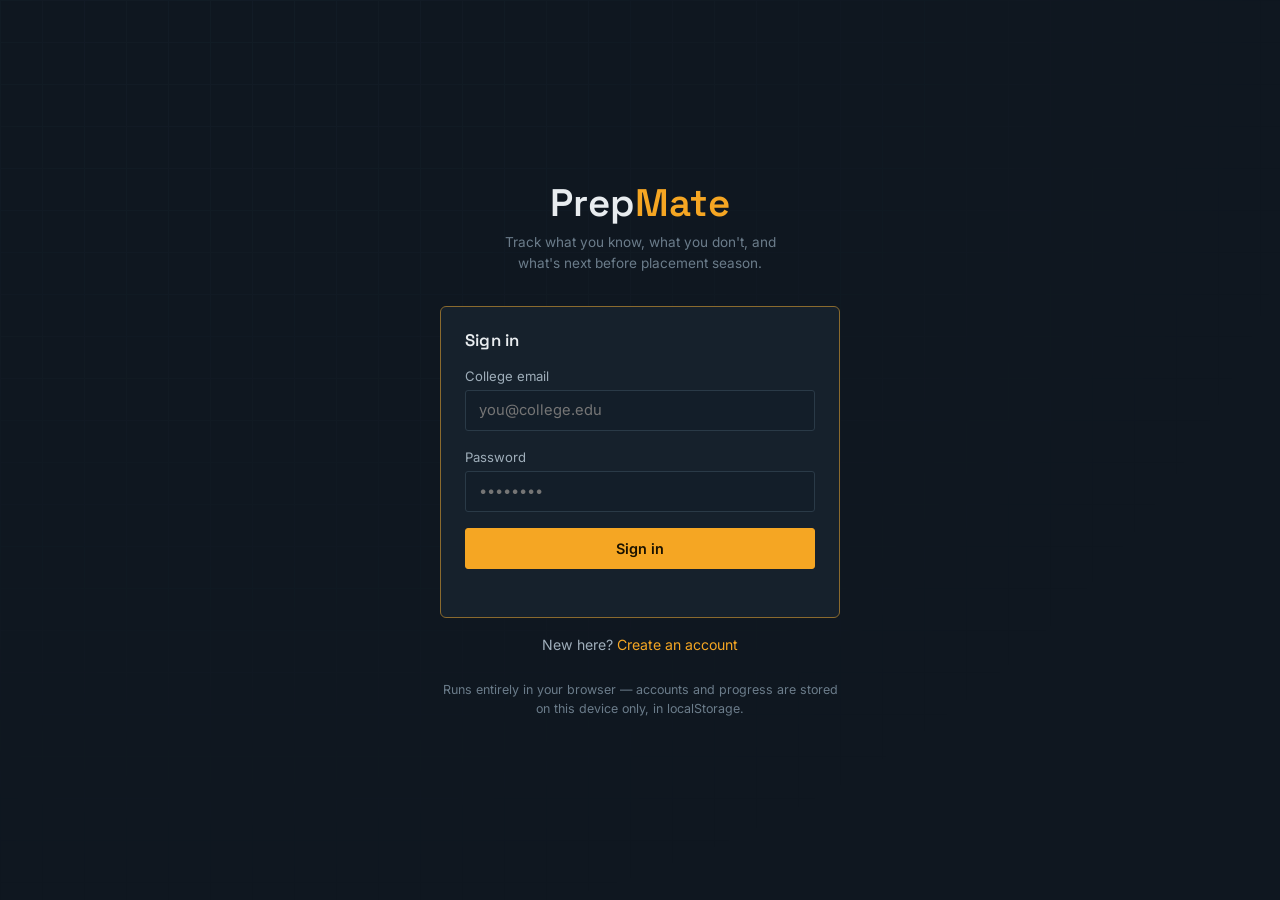
==== dashboard.html @ 017abad9 "Initial PrepMate project" ====
<!doctype html>
<html lang="en">
<head>
<meta charset="UTF-8">
<meta name="viewport" content="width=device-width, initial-scale=1.0">
<title>PrepMate — Dashboard</title>
<link rel="preconnect" href="https://fonts.googleapis.com">
<link href="https://fonts.googleapis.com/css2?family=Space+Grotesk:wght@500;600;700&family=Inter:wght@400;500;600&family=JetBrains+Mono:wght@500;700&display=swap" rel="stylesheet">
<link rel="stylesheet" href="css/base.css">
<style>
  .score-panel{
    display:flex;
    align-items:center;
    gap: var(--s-6);
    flex-wrap:wrap;
  }
  .score-ring{ position:relative; width:130px; height:130px; flex-shrink:0; }
  .score-ring svg{ transform: rotate(-90deg); width:100%; height:100%; }
  .score-ring .num{
    position:absolute; inset:0;
    display:flex; flex-direction:column; align-items:center; justify-content:center;
  }
  .score-ring .num .val{ font-family:var(--f-mono); font-size:2rem; font-weight:700; }
  .score-ring .num .lbl{ font-size:.68rem; color:var(--text-faint); letter-spacing:.03em; }

  .stat-row{ display:flex; gap: var(--s-6); flex-wrap:wrap; }
  .stat{ min-width: 120px; }
  .stat .val{ font-family:var(--f-mono); font-size:1.5rem; font-weight:700; }
  .stat .lbl{ color:var(--text-faint); font-size:.78rem; }

  .module-card h3{ margin-bottom: var(--s-2); }
  .module-card{ display:flex; flex-direction:column; gap: var(--s-3); }
  .module-card .go{ margin-top:auto; }

  .weak-note{ display:flex; align-items:center; gap:var(--s-3); }
</style>
</head>
<body>
  <div class="app-shell">
    <nav class="deck-nav">
      <div class="brand">Prep<span class="dot">Mate</span></div>
      <div class="nav-links">
        <a href="dashboard.html" class="active">Dashboard</a>
        <a href="practice.html">Practice zone</a>
        <a href="interview.html">Mock interview</a>
        <a href="planner.html">Study planner</a>
        <a href="report.html">Progress report</a>
      </div>
      <div class="nav-foot">
        <span id="navUserName">—</span>
        <button class="btn-ghost btn-block" id="logoutBtn">Sign out</button>
      </div>
    </nav>

    <main class="deck-main">
      <header class="deck-header">
        <div>
          <div class="kicker">Mission overview</div>
          <h1 id="greeting">Welcome back</h1>
        </div>
      </header>

      <section class="panel score-panel" style="margin-bottom: var(--s-6);">
        <div class="score-ring">
          <svg viewBox="0 0 120 120">
            <circle cx="60" cy="60" r="52" stroke="var(--line)" stroke-width="10" fill="none"/>
            <circle id="scoreArc" cx="60" cy="60" r="52" stroke="var(--amber)" stroke-width="10" fill="none"
                    stroke-linecap="round" stroke-dasharray="326.7" stroke-dashoffset="326.7"/>
          </svg>
          <div class="num">
            <span class="val" id="scoreVal">0</span>
            <span class="lbl">READINESS</span>
          </div>
        </div>

        <div>
          <span class="tag" id="scoreBand">Not started</span>
          <p style="margin-top:var(--s-3);">Your readiness score blends quiz accuracy, mock-interview confidence, planner progress and your final checklist — 25% each.</p>
          <div class="weak-note" id="weakArea" style="display:none;">
            <span class="tag tag-red">Focus area</span>
            <span id="weakAreaText" style="color:var(--text-dim);font-size:.9rem;"></span>
          </div>
        </div>
      </section>

      <div class="stat-row panel" style="margin-bottom: var(--s-6);">
        <div class="stat"><div class="val" id="statQuizzes">0</div><div class="lbl">Quizzes attempted</div></div>
        <div class="stat"><div class="val" id="statInterview">0</div><div class="lbl">Interview questions rehearsed</div></div>
        <div class="stat"><div class="val" id="statPlanner">0%</div><div class="lbl">Planner complete</div></div>
        <div class="stat"><div class="val" id="statChecklist">0%</div><div class="lbl">Checklist complete</div></div>
        <div class="stat"><div class="val" id="statDays">—</div><div class="lbl">Days to target date</div></div>
      </div>

      <div class="grid grid-3">
        <div class="panel module-card">
          <span class="tag tag-amber">Practice</span>
          <h3>Practice zone</h3>
          <p>Timed quizzes across aptitude, core CS, coding logic and verbal ability. Every attempt is saved to your history.</p>
          <a class="btn btn-primary go" href="practice.html">Start a quiz</a>
        </div>
        <div class="panel module-card">
          <span class="tag tag-amber">Interview</span>
          <h3>Mock interview</h3>
          <p>Flip through real HR and technical questions, answer out loud, then rate your own confidence honestly.</p>
          <a class="btn btn-primary go" href="interview.html">Rehearse questions</a>
        </div>
        <div class="panel module-card">
          <span class="tag tag-amber">Plan</span>
          <h3>Study planner</h3>
          <p>A five-track roadmap covering aptitude, CS core, DSA, interview readiness and your resume — set a target date.</p>
          <a class="btn btn-primary go" href="planner.html">Open planner</a>
        </div>
      </div>
    </main>
  </div>

  <script src="js/store.js"></script>
  <script src="js/content.js"></script>
  <script src="js/readiness.js"></script>
  <script>
    Store.requireAuth();
    const user = Store.currentUser();
    const data = Store.getData();

    document.getElementById("navUserName").textContent = user.name;
    document.getElementById("greeting").textContent = "Welcome back, " + user.name.split(" ")[0];

    const score = Readiness.overall(data);
    const band = Readiness.band(score);
    document.getElementById("scoreVal").textContent = score;
    document.getElementById("scoreBand").textContent = band.label;
    document.getElementById("scoreBand").className = "tag " + band.cls;

    const circumference = 2 * Math.PI * 52;
    const arc = document.getElementById("scoreArc");
    arc.setAttribute("stroke-dasharray", circumference.toFixed(1));
    arc.setAttribute("stroke-dashoffset", (circumference * (1 - score/100)).toFixed(1));

    document.getElementById("statQuizzes").textContent = data.quizAttempts.length;
    document.getElementById("statInterview").textContent = Object.keys(data.interviewRatings).length;
    document.getElementById("statPlanner").textContent = Readiness.plannerCompletion(data) + "%";
    document.getElementById("statChecklist").textContent = Readiness.checklistCompletion(data) + "%";

    if(data.targetDate){
      const days = Math.ceil((new Date(data.targetDate) - new Date()) / 86400000);
      document.getElementById("statDays").textContent = days >= 0 ? days : "past";
    }

    const weak = Readiness.weakestArea(data);
    if(weak){
      document.getElementById("weakArea").style.display = "flex";
      document.getElementById("weakAreaText").textContent = weak.key + " is your lowest-scoring category (" + weak.val + "%). Consider practicing it next.";
    }

    document.getElementById("logoutBtn").addEventListener("click", ()=>{
      Store.logout();
      window.location.href = "index.html";
    });
  </script>
</body>
</html>
---- css/base.css ----
/* ==========================================================================
   PrepMate — design tokens
   Concept: a mission-control deck for placement prep. Dark instrument panel,
   amber signal accent, mono readouts for numbers, condensed display type for
   headings. Not a SaaS card kit — panels vary in shape and weight.
   ========================================================================== */

:root{
  /* color */
  --ink:        #0F1720;
  --ink-2:      #131E29;
  --panel:      #16212C;
  --panel-2:    #1C2934;
  --line:       #2A3A47;
  --line-soft:  #21303C;
  --text:       #E8ECEF;
  --text-dim:   #9FAEBA;
  --text-faint: #6B7C8A;
  --amber:      #F5A623;
  --amber-dim:  #8A6A2E;
  --green:      #3ED598;
  --green-dim:  #1F6E4F;
  --red:        #FF6B6B;
  --red-dim:    #7A3636;
  --blue:       #5AA9E6;

  /* type */
  --f-display: "Space Grotesk", "Arial Narrow", sans-serif;
  --f-body:    "Inter", -apple-system, BlinkMacSystemFont, sans-serif;
  --f-mono:    "JetBrains Mono", ui-monospace, SFMono-Regular, monospace;

  /* scale */
  --s-1: .25rem;
  --s-2: .5rem;
  --s-3: .75rem;
  --s-4: 1rem;
  --s-5: 1.5rem;
  --s-6: 2rem;
  --s-7: 3rem;
  --s-8: 4.5rem;

  --radius: 3px;
  --radius-lg: 6px;
}

*{ box-sizing: border-box; }
html{ scroll-behavior: smooth; }

body{
  margin: 0;
  background: var(--ink);
  color: var(--text);
  font-family: var(--f-body);
  font-size: 15px;
  line-height: 1.55;
  -webkit-font-smoothing: antialiased;
}

/* faint instrument grid behind everything */
body::before{
  content: "";
  position: fixed;
  inset: 0;
  z-index: 0;
  pointer-events: none;
  background-image:
    linear-gradient(var(--line-soft) 1px, transparent 1px),
    linear-gradient(90deg, var(--line-soft) 1px, transparent 1px);
  background-size: 42px 42px;
  opacity: .22;
  mask-image: radial-gradient(ellipse at 20% 0%, black, transparent 75%);
}

h1,h2,h3,h4{
  font-family: var(--f-display);
  font-weight: 600;
  line-height: 1.1;
  margin: 0 0 var(--s-3);
  letter-spacing: .2px;
}
h1{ font-size: clamp(1.8rem, 3vw, 2.6rem); }
h2{ font-size: 1.4rem; }
h3{ font-size: 1.05rem; }

p{ margin: 0 0 var(--s-3); color: var(--text-dim); max-width: 62ch; }
a{ color: var(--amber); text-decoration: none; }
a:hover{ text-decoration: underline; }

.mono{ font-family: var(--f-mono); }

/* readout: a big number with a caption under it */
.readout{
  font-family: var(--f-mono);
  font-weight: 700;
  color: var(--text);
  font-variant-numeric: tabular-nums;
}

/* ---------- layout shells ---------- */
.gate{
  position: relative;
  z-index: 1;
  min-height: 100vh;
  display: grid;
  place-items: center;
  padding: var(--s-6) var(--s-4);
}

.app-shell{
  position: relative;
  z-index: 1;
  min-height: 100vh;
  display: grid;
  grid-template-columns: 220px 1fr;
}

@media (max-width: 820px){
  .app-shell{ grid-template-columns: 1fr; }
}

/* ---------- sidebar ---------- */
.deck-nav{
  border-right: 1px solid var(--line);
  background: var(--ink-2);
  padding: var(--s-5) var(--s-4);
  display: flex;
  flex-direction: column;
  gap: var(--s-6);
}
@media (max-width: 820px){
  .deck-nav{
    border-right: none;
    border-bottom: 1px solid var(--line);
    flex-direction: row;
    align-items: center;
    justify-content: space-between;
    padding: var(--s-3) var(--s-4);
  }
  .deck-nav .nav-links{ display: none; }
}

.brand{
  display: flex;
  align-items: baseline;
  gap: var(--s-2);
  font-family: var(--f-display);
  font-weight: 700;
  font-size: 1.15rem;
}
.brand .dot{ color: var(--amber); }

.nav-links{ display: flex; flex-direction: column; gap: var(--s-1); }
.nav-links a{
  color: var(--text-dim);
  padding: var(--s-2) var(--s-3);
  border-radius: var(--radius);
  border-left: 2px solid transparent;
  font-size: .92rem;
}
.nav-links a:hover{ color: var(--text); text-decoration: none; background: var(--panel); }
.nav-links a.active{
  color: var(--text);
  border-left-color: var(--amber);
  background: var(--panel);
}

.nav-foot{ margin-top: auto; font-size: .8rem; color: var(--text-faint); }
.nav-foot button{
  width: 100%;
  margin-top: var(--s-3);
}

.deck-main{ padding: var(--s-6) var(--s-6) var(--s-8); position: relative; z-index:1; }
@media (max-width: 820px){ .deck-main{ padding: var(--s-5) var(--s-4) var(--s-7); } }

.deck-header{
  display: flex;
  justify-content: space-between;
  align-items: flex-end;
  gap: var(--s-4);
  margin-bottom: var(--s-6);
  flex-wrap: wrap;
}
.deck-header .kicker{
  color: var(--text-faint);
  font-size: .78rem;
  margin-bottom: var(--s-1);
}

/* ---------- panels (varied, not a uniform card kit) ---------- */
.panel{
  background: var(--panel);
  border: 1px solid var(--line);
  border-radius: var(--radius-lg);
  padding: var(--s-5);
}
.panel-tight{ padding: var(--s-4); }
.panel-amber{ border-color: var(--amber-dim); }

.grid{ display: grid; gap: var(--s-5); }
.grid-3{ grid-template-columns: repeat(3, 1fr); }
.grid-2{ grid-template-columns: repeat(2, 1fr); }
@media (max-width: 900px){ .grid-3{ grid-template-columns: 1fr 1fr; } }
@media (max-width: 620px){ .grid-3, .grid-2{ grid-template-columns: 1fr; } }

/* ---------- forms ---------- */
label{ display:block; font-size:.82rem; color: var(--text-dim); margin-bottom: var(--s-1); }
input, select, textarea{
  width: 100%;
  background: var(--ink-2);
  border: 1px solid var(--line);
  color: var(--text);
  padding: .65rem .8rem;
  border-radius: var(--radius);
  font-family: var(--f-body);
  font-size: .92rem;
}
input:focus, select:focus, textarea:focus, button:focus-visible, a:focus-visible{
  outline: 2px solid var(--amber);
  outline-offset: 1px;
}
.field{ margin-bottom: var(--s-4); }
.field-row{ display: flex; gap: var(--s-3); }
.field-row > *{ flex: 1; }

button, .btn{
  font-family: var(--f-body);
  font-weight: 600;
  font-size: .9rem;
  padding: .68rem 1.1rem;
  border-radius: var(--radius);
  border: 1px solid var(--line);
  background: var(--panel-2);
  color: var(--text);
  cursor: pointer;
  transition: transform .08s ease, border-color .15s ease;
}
button:hover, .btn:hover{ border-color: var(--text-faint); }
button:active{ transform: translateY(1px); }

.btn-primary{
  background: var(--amber);
  border-color: var(--amber);
  color: #1A1200;
}
.btn-primary:hover{ background: #ffb339; border-color: #ffb339; }

.btn-ghost{ background: transparent; }
.btn-block{ width: 100%; }
.btn-danger{ border-color: var(--red-dim); color: var(--red); background: transparent; }

.error-msg{
  color: var(--red);
  font-size: .85rem;
  margin: var(--s-2) 0 0;
  min-height: 1.2em;
}
.hint{ color: var(--text-faint); font-size: .8rem; }

/* ---------- misc components ---------- */
.tag{
  display:inline-block;
  font-family: var(--f-mono);
  font-size: .72rem;
  padding: .2rem .5rem;
  border-radius: var(--radius);
  border: 1px solid var(--line);
  color: var(--text-dim);
}
.tag-green{ color: var(--green); border-color: var(--green-dim); }
.tag-amber{ color: var(--amber); border-color: var(--amber-dim); }
.tag-red{ color: var(--red); border-color: var(--red-dim); }

.bar{
  height: 8px;
  background: var(--ink-2);
  border-radius: 4px;
  overflow: hidden;
  border: 1px solid var(--line-soft);
}
.bar > span{ display:block; height:100%; background: var(--amber); }

hr{ border: none; border-top: 1px solid var(--line); margin: var(--s-5) 0; }

.empty{
  text-align:center;
  padding: var(--s-7) var(--s-4);
  color: var(--text-faint);
  border: 1px dashed var(--line);
  border-radius: var(--radius-lg);
}

.list-clean{ list-style:none; margin:0; padding:0; }
.list-clean li{ padding: var(--s-3) 0; border-bottom: 1px solid var(--line-soft); }
.list-clean li:last-child{ border-bottom:none; }

.check-row{ display:flex; align-items:flex-start; gap: var(--s-3); padding: var(--s-3) 0; border-bottom: 1px solid var(--line-soft); }
.check-row:last-child{ border-bottom: none; }
.check-row input[type=checkbox]{ width: 18px; height: 18px; margin-top: 2px; accent-color: var(--amber); }
.check-row.done label{ color: var(--text-faint); text-decoration: line-through; }

::-webkit-scrollbar{ width: 10px; height: 10px; }
::-webkit-scrollbar-thumb{ background: var(--line); border-radius: 6px; }
::-webkit-scrollbar-track{ background: var(--ink-2); }

.toast{
  position: fixed;
  bottom: var(--s-5);
  right: var(--s-5);
  background: var(--panel-2);
  border: 1px solid var(--amber-dim);
  color: var(--text);
  padding: var(--s-3) var(--s-4);
  border-radius: var(--radius);
  font-size: .88rem;
  z-index: 50;
  box-shadow: 0 8px 24px rgba(0,0,0,.4);
}
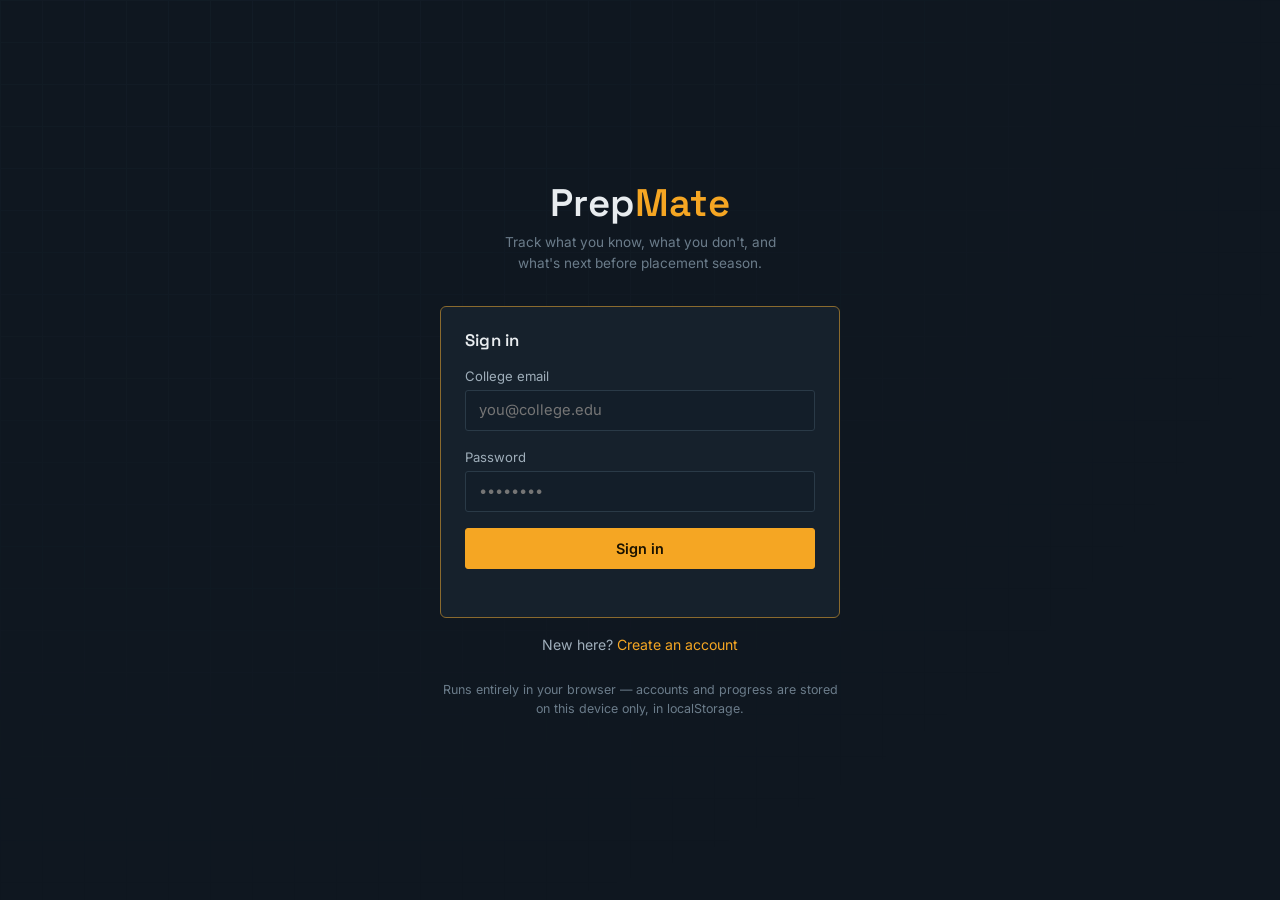
==== commit 2d1fdb68: "Complete PrepMate frontend and career-based practice" ====
--- a/dashboard.html
+++ b/dashboard.html
@@ -1,161 +1,410 @@
-<!doctype html>
+
+<!DOCTYPE html>
 <html lang="en">
 <head>
-<meta charset="UTF-8">
-<meta name="viewport" content="width=device-width, initial-scale=1.0">
-<title>PrepMate — Dashboard</title>
-<link rel="preconnect" href="https://fonts.googleapis.com">
-<link href="https://fonts.googleapis.com/css2?family=Space+Grotesk:wght@500;600;700&family=Inter:wght@400;500;600&family=JetBrains+Mono:wght@500;700&display=swap" rel="stylesheet">
-<link rel="stylesheet" href="css/base.css">
-<style>
-  .score-panel{
-    display:flex;
-    align-items:center;
-    gap: var(--s-6);
-    flex-wrap:wrap;
-  }
-  .score-ring{ position:relative; width:130px; height:130px; flex-shrink:0; }
-  .score-ring svg{ transform: rotate(-90deg); width:100%; height:100%; }
-  .score-ring .num{
-    position:absolute; inset:0;
-    display:flex; flex-direction:column; align-items:center; justify-content:center;
-  }
-  .score-ring .num .val{ font-family:var(--f-mono); font-size:2rem; font-weight:700; }
-  .score-ring .num .lbl{ font-size:.68rem; color:var(--text-faint); letter-spacing:.03em; }
-
-  .stat-row{ display:flex; gap: var(--s-6); flex-wrap:wrap; }
-  .stat{ min-width: 120px; }
-  .stat .val{ font-family:var(--f-mono); font-size:1.5rem; font-weight:700; }
-  .stat .lbl{ color:var(--text-faint); font-size:.78rem; }
-
-  .module-card h3{ margin-bottom: var(--s-2); }
-  .module-card{ display:flex; flex-direction:column; gap: var(--s-3); }
-  .module-card .go{ margin-top:auto; }
-
-  .weak-note{ display:flex; align-items:center; gap:var(--s-3); }
-</style>
+  <meta charset="UTF-8">
+  <meta name="viewport" content="width=device-width, initial-scale=1.0">
+  <title>PrepMate | Dashboard 2.0</title>
+
+  <link rel="preconnect" href="https://fonts.googleapis.com">
+  <link href="https://fonts.googleapis.com/css2?family=Inter:wght@400;500;600;700&family=Space+Grotesk:wght@500;600;700&family=JetBrains+Mono:wght@500;700&display=swap" rel="stylesheet">
+  <link rel="stylesheet" href="css/base.css">
+  <link rel="stylesheet" href="css/dashboard2.css">
 </head>
+
 <body>
-  <div class="app-shell">
-    <nav class="deck-nav">
-      <div class="brand">Prep<span class="dot">Mate</span></div>
-      <div class="nav-links">
-        <a href="dashboard.html" class="active">Dashboard</a>
-        <a href="practice.html">Practice zone</a>
-        <a href="interview.html">Mock interview</a>
-        <a href="planner.html">Study planner</a>
-        <a href="report.html">Progress report</a>
-      </div>
-      <div class="nav-foot">
-        <span id="navUserName">—</span>
-        <button class="btn-ghost btn-block" id="logoutBtn">Sign out</button>
-      </div>
-    </nav>
-
-    <main class="deck-main">
-      <header class="deck-header">
+<div class="app-shell">
+
+  <!-- SIDEBAR -->
+  <nav class="deck-nav" aria-label="Main navigation">
+    <div class="brand">Prep<span class="dot">Mate</span></div>
+
+    <button id="menuBtn"
+            class="mobile-menu"
+            type="button"
+            aria-expanded="false"
+            aria-controls="navLinks">
+      ☰ Menu
+    </button>
+
+    <div class="nav-links" id="navLinks">
+      <a class="active" href="dashboard.html">◈ Dashboard</a>
+      <a href="career.html">◎ Career Path</a>
+      <a href="practice.html">◇ Practice Zone</a>
+      <a href="interview.html">◎ Mock Interview</a>
+      <a href="planner.html">▤ Study Planner</a>
+      <a href="report.html">▥ Progress Report</a>
+
+      <button id="mobileLogoutBtn"
+              class="mobile-logout"
+              type="button">
+        ↪ Sign out
+      </button>
+    </div>
+
+    <div class="nav-foot">
+      <span id="navUserName">Student</span>
+      <button id="logoutBtn"
+              class="btn-ghost btn-block"
+              type="button">
+        Sign out
+      </button>
+    </div>
+  </nav>
+
+  <!-- MAIN DASHBOARD -->
+  <main class="deck-main dashboard-main">
+
+    <!-- WELCOME HEADER -->
+    <header class="deck-header">
+      <div>
+        <div class="kicker">
+          YOUR PLACEMENT COMMAND CENTER
+        </div>
+        <h1 id="greeting">Welcome back</h1>
+        <p>Track your preparation and keep improving.</p>
+      </div>
+
+      <div class="header-actions">
+        <span class="tag" id="todayDate"></span>
+        <a class="btn btn-primary" href="practice.html">
+          Start Practice →
+        </a>
+      </div>
+    </header>
+
+    <!-- SELECTED CAREER -->
+    <section class="panel career-dashboard-card"
+             aria-labelledby="careerCardTitle">
+
+      <div class="career-card-main">
+        <div class="career-card-icon" id="careerIcon">
+          ◎
+        </div>
+
+        <div class="career-card-content">
+          <span class="eyebrow">YOUR CAREER PATH</span>
+
+          <h2 id="careerCardTitle">
+            Choose your career path
+          </h2>
+
+          <p id="careerDescription">
+            Select a career to personalize your
+            placement preparation journey.
+          </p>
+
+          <div class="career-skill-list"
+               id="careerSkillList">
+          </div>
+        </div>
+      </div>
+
+      <div class="career-card-action">
+        <span class="career-status" id="careerStatus">
+          NOT SELECTED
+        </span>
+
+        <a href="career.html"
+           class="btn btn-primary"
+           id="careerAction">
+          Choose Career →
+        </a>
+      </div>
+    </section>
+
+    <!-- READINESS AND RECOMMENDED FOCUS -->
+    <section class="dashboard-hero">
+
+      <div class="panel readiness-card">
+
+        <div class="section-heading">
+          <div>
+            <span class="eyebrow">
+              OVERALL PERFORMANCE
+            </span>
+            <h2>Placement Readiness</h2>
+          </div>
+
+          <span id="scoreBand" class="tag">
+            Not started
+          </span>
+        </div>
+
+        <div class="readiness-content">
+
+          <div class="score-ring"
+               role="img"
+               aria-label="Placement readiness score"
+               id="scoreRing">
+
+            <svg viewBox="0 0 160 160"
+                 aria-hidden="true">
+              <circle class="ring-track"
+                      cx="80" cy="80" r="68"/>
+
+              <circle class="ring-progress"
+                      id="scoreArc"
+                      cx="80" cy="80" r="68"/>
+            </svg>
+
+            <div class="ring-center">
+              <strong id="scoreVal">0</strong>
+              <span>OUT OF 100</span>
+            </div>
+          </div>
+
+          <div class="readiness-info">
+            <h3 id="readinessMessage">
+              Your preparation journey
+            </h3>
+
+            <p>
+              Based on quiz accuracy, interview
+              confidence, planner completion and your
+              placement checklist, each weighted equally.
+            </p>
+
+            <a href="report.html" class="text-link">
+              View detailed report →
+            </a>
+          </div>
+        </div>
+
+        <div class="readiness-breakdown">
+          <div>
+            <span>Quiz</span>
+            <strong id="quizScore">—</strong>
+          </div>
+
+          <div>
+            <span>Interview</span>
+            <strong id="interviewScore">—</strong>
+          </div>
+
+          <div>
+            <span>Planner</span>
+            <strong id="plannerScore">0%</strong>
+          </div>
+
+          <div>
+            <span>Checklist</span>
+            <strong id="checklistScore">0%</strong>
+          </div>
+        </div>
+      </div>
+
+      <div class="panel focus-card">
+        <span class="eyebrow">
+          RECOMMENDED FOCUS
+        </span>
+
+        <h2>Your Next Move</h2>
+
+        <div class="focus-icon">◎</div>
+
+        <h3 id="focusTitle">
+          Start your first quiz
+        </h3>
+
+        <p id="focusDescription">
+          Complete an assessment to identify your
+          strongest and weakest skills.
+        </p>
+
+        <a id="focusAction"
+           href="practice.html"
+           class="btn btn-primary">
+          Practice Now →
+        </a>
+
+        <div class="focus-footer">
+          Based on your recorded quiz performance.
+        </div>
+      </div>
+    </section>
+
+    <!-- STATISTICS -->
+    <section class="stats-grid"
+             aria-label="Preparation statistics">
+
+      <div class="panel stat-card">
+        <span>QUIZZES ATTEMPTED</span>
+        <strong id="statQuizzes">0</strong>
+        <small>Completed assessments</small>
+      </div>
+
+      <div class="panel stat-card">
+        <span>INTERVIEW PRACTICE</span>
+        <strong id="statInterview">0</strong>
+        <small>Questions rehearsed</small>
+      </div>
+
+      <div class="panel stat-card">
+        <span>STUDY PROGRESS</span>
+        <strong id="statPlanner">0%</strong>
+        <small>Planner completion</small>
+      </div>
+
+      <div class="panel stat-card">
+        <span>TARGET DATE</span>
+        <strong id="statDays">—</strong>
+        <small>Days remaining</small>
+      </div>
+    </section>
+
+    <!-- ANALYTICS -->
+    <section class="analytics-grid">
+
+      <div class="panel">
+        <div class="section-heading">
+          <div>
+            <span class="eyebrow">
+              PERFORMANCE ANALYSIS
+            </span>
+            <h2>Skill Overview</h2>
+          </div>
+
+          <a href="practice.html" class="text-link">
+            Practice →
+          </a>
+        </div>
+
+        <div id="skillBars" class="skill-list"></div>
+      </div>
+
+      <div class="panel">
+        <div class="section-heading">
+          <div>
+            <span class="eyebrow">
+              RECENT ASSESSMENTS
+            </span>
+            <h2>Quiz Performance</h2>
+          </div>
+        </div>
+
+        <div id="chartContainer"
+             class="chart-container">
+          <svg id="performanceChart"
+               viewBox="0 0 500 250"
+               role="img"
+               aria-label="Recent quiz scores">
+          </svg>
+        </div>
+
+        <p id="chartEmpty" class="hint" hidden>
+          Complete a quiz to see your performance history.
+        </p>
+      </div>
+    </section>
+
+    <!-- STUDY PLAN -->
+    <section class="panel study-section">
+      <div class="section-heading">
         <div>
-          <div class="kicker">Mission overview</div>
-          <h1 id="greeting">Welcome back</h1>
-        </div>
-      </header>
-
-      <section class="panel score-panel" style="margin-bottom: var(--s-6);">
-        <div class="score-ring">
-          <svg viewBox="0 0 120 120">
-            <circle cx="60" cy="60" r="52" stroke="var(--line)" stroke-width="10" fill="none"/>
-            <circle id="scoreArc" cx="60" cy="60" r="52" stroke="var(--amber)" stroke-width="10" fill="none"
-                    stroke-linecap="round" stroke-dasharray="326.7" stroke-dashoffset="326.7"/>
-          </svg>
-          <div class="num">
-            <span class="val" id="scoreVal">0</span>
-            <span class="lbl">READINESS</span>
-          </div>
-        </div>
-
+          <span class="eyebrow">
+            YOUR PREPARATION
+          </span>
+          <h2>Study Plan Progress</h2>
+        </div>
+
+        <a href="planner.html" class="btn btn-primary">
+          Open Planner →
+        </a>
+      </div>
+
+      <div class="study-summary">
         <div>
-          <span class="tag" id="scoreBand">Not started</span>
-          <p style="margin-top:var(--s-3);">Your readiness score blends quiz accuracy, mock-interview confidence, planner progress and your final checklist — 25% each.</p>
-          <div class="weak-note" id="weakArea" style="display:none;">
-            <span class="tag tag-red">Focus area</span>
-            <span id="weakAreaText" style="color:var(--text-dim);font-size:.9rem;"></span>
-          </div>
-        </div>
-      </section>
-
-      <div class="stat-row panel" style="margin-bottom: var(--s-6);">
-        <div class="stat"><div class="val" id="statQuizzes">0</div><div class="lbl">Quizzes attempted</div></div>
-        <div class="stat"><div class="val" id="statInterview">0</div><div class="lbl">Interview questions rehearsed</div></div>
-        <div class="stat"><div class="val" id="statPlanner">0%</div><div class="lbl">Planner complete</div></div>
-        <div class="stat"><div class="val" id="statChecklist">0%</div><div class="lbl">Checklist complete</div></div>
-        <div class="stat"><div class="val" id="statDays">—</div><div class="lbl">Days to target date</div></div>
-      </div>
-
-      <div class="grid grid-3">
-        <div class="panel module-card">
-          <span class="tag tag-amber">Practice</span>
-          <h3>Practice zone</h3>
-          <p>Timed quizzes across aptitude, core CS, coding logic and verbal ability. Every attempt is saved to your history.</p>
-          <a class="btn btn-primary go" href="practice.html">Start a quiz</a>
-        </div>
-        <div class="panel module-card">
-          <span class="tag tag-amber">Interview</span>
-          <h3>Mock interview</h3>
-          <p>Flip through real HR and technical questions, answer out loud, then rate your own confidence honestly.</p>
-          <a class="btn btn-primary go" href="interview.html">Rehearse questions</a>
-        </div>
-        <div class="panel module-card">
-          <span class="tag tag-amber">Plan</span>
-          <h3>Study planner</h3>
-          <p>A five-track roadmap covering aptitude, CS core, DSA, interview readiness and your resume — set a target date.</p>
-          <a class="btn btn-primary go" href="planner.html">Open planner</a>
-        </div>
-      </div>
-    </main>
-  </div>
-
-  <script src="js/store.js"></script>
-  <script src="js/content.js"></script>
-  <script src="js/readiness.js"></script>
-  <script>
-    Store.requireAuth();
-    const user = Store.currentUser();
-    const data = Store.getData();
-
-    document.getElementById("navUserName").textContent = user.name;
-    document.getElementById("greeting").textContent = "Welcome back, " + user.name.split(" ")[0];
-
-    const score = Readiness.overall(data);
-    const band = Readiness.band(score);
-    document.getElementById("scoreVal").textContent = score;
-    document.getElementById("scoreBand").textContent = band.label;
-    document.getElementById("scoreBand").className = "tag " + band.cls;
-
-    const circumference = 2 * Math.PI * 52;
-    const arc = document.getElementById("scoreArc");
-    arc.setAttribute("stroke-dasharray", circumference.toFixed(1));
-    arc.setAttribute("stroke-dashoffset", (circumference * (1 - score/100)).toFixed(1));
-
-    document.getElementById("statQuizzes").textContent = data.quizAttempts.length;
-    document.getElementById("statInterview").textContent = Object.keys(data.interviewRatings).length;
-    document.getElementById("statPlanner").textContent = Readiness.plannerCompletion(data) + "%";
-    document.getElementById("statChecklist").textContent = Readiness.checklistCompletion(data) + "%";
-
-    if(data.targetDate){
-      const days = Math.ceil((new Date(data.targetDate) - new Date()) / 86400000);
-      document.getElementById("statDays").textContent = days >= 0 ? days : "past";
-    }
-
-    const weak = Readiness.weakestArea(data);
-    if(weak){
-      document.getElementById("weakArea").style.display = "flex";
-      document.getElementById("weakAreaText").textContent = weak.key + " is your lowest-scoring category (" + weak.val + "%). Consider practicing it next.";
-    }
-
-    document.getElementById("logoutBtn").addEventListener("click", ()=>{
-      Store.logout();
-      window.location.href = "index.html";
-    });
-  </script>
+          <strong id="studyPercentage">0%</strong>
+          <span>completed</span>
+        </div>
+
+        <div class="study-progress-track">
+          <div id="studyProgressFill"></div>
+        </div>
+      </div>
+
+      <div id="studyTasks"
+           class="study-task-list">
+      </div>
+    </section>
+
+    <!-- QUICK ACTIONS -->
+    <section class="quick-section">
+      <div class="section-heading">
+        <div>
+          <span class="eyebrow">
+            CONTINUE LEARNING
+          </span>
+          <h2>Quick Actions</h2>
+        </div>
+      </div>
+
+      <div class="quick-grid">
+
+        <a href="career.html"
+           class="panel quick-card">
+          <span class="quick-icon">◎</span>
+          <h3>Career Path</h3>
+          <p>
+            Choose or update your target career
+            and explore the skills you'll need.
+          </p>
+          <span class="text-link">
+            Explore Careers →
+          </span>
+        </a>
+
+        <a href="practice.html"
+           class="panel quick-card">
+          <span class="quick-icon">⌘</span>
+          <h3>Practice Zone</h3>
+          <p>
+            Test your aptitude, coding and
+            technical skills.
+          </p>
+          <span class="text-link">
+            Start Quiz →
+          </span>
+        </a>
+
+        <a href="interview.html"
+           class="panel quick-card">
+          <span class="quick-icon">◉</span>
+          <h3>Mock Interview</h3>
+          <p>
+            Rehearse technical and HR
+            interview questions.
+          </p>
+          <span class="text-link">
+            Start Interview →
+          </span>
+        </a>
+
+        <a href="planner.html"
+           class="panel quick-card">
+          <span class="quick-icon">▤</span>
+          <h3>Study Planner</h3>
+          <p>
+            Follow your roadmap and track
+            completed tasks.
+          </p>
+          <span class="text-link">
+            View Planner →
+          </span>
+        </a>
+
+      </div>
+    </section>
+
+  </main>
+</div>
+
+<script src="js/store.js"></script>
+<script src="js/content.js"></script>
+<script src="js/readiness.js"></script>
+<script src="js/career.js"></script>
+<script src="js/dashboard2.js"></script>
+
 </body>
-</html>
+</html>
--- a/css/dashboard2.css
+++ b/css/dashboard2.css
@@ -0,0 +1,752 @@
+
+/* ==========================================
+   PREPMATE DASHBOARD 2.0
+   Includes Career Path integration
+========================================== */
+
+.dashboard-main {
+  width: 100%;
+  min-width: 0;
+  max-width: 1700px;
+  margin: 0 auto;
+}
+
+.dashboard-main .deck-header {
+  align-items: center;
+}
+
+.dashboard-main .deck-header p {
+  margin: 8px 0 0;
+}
+
+.dashboard-main #greeting {
+  font-size: clamp(24px, 2.5vw, 36px);
+  overflow-wrap: anywhere;
+}
+
+.header-actions {
+  display: flex;
+  align-items: center;
+  flex-wrap: wrap;
+  gap: 12px;
+}
+
+.header-actions .tag {
+  padding: 10px 13px;
+}
+
+.eyebrow {
+  display: block;
+  margin-bottom: 9px;
+  color: var(--amber);
+  font: 700 11px var(--f-mono);
+  letter-spacing: 1.1px;
+}
+
+.section-heading {
+  display: flex;
+  justify-content: space-between;
+  align-items: center;
+  flex-wrap: wrap;
+  gap: 12px;
+  margin-bottom: 24px;
+}
+
+.section-heading h2 {
+  margin: 0;
+}
+
+.text-link {
+  color: var(--amber);
+  font-size: 13px;
+  font-weight: 600;
+}
+
+/* ==========================================
+   CAREER PATH CARD
+========================================== */
+
+.career-dashboard-card {
+  display: flex;
+  align-items: center;
+  justify-content: space-between;
+  flex-wrap: wrap;
+  gap: 25px;
+  margin-bottom: 20px;
+  padding: 27px;
+  border-color: var(--amber-dim);
+  background: linear-gradient(
+    120deg,
+    #252b2b,
+    var(--panel)
+  );
+}
+
+.career-card-main {
+  display: flex;
+  align-items: flex-start;
+  flex: 1;
+  min-width: 0;
+  gap: 22px;
+}
+
+.career-card-icon {
+  display: grid;
+  place-items: center;
+  flex-shrink: 0;
+  width: 66px;
+  height: 66px;
+  border: 1px solid var(--amber-dim);
+  border-radius: 15px;
+  background: rgba(245, 166, 35, .1);
+  color: var(--amber);
+  font-size: 32px;
+}
+
+.career-card-content {
+  flex: 1;
+  min-width: 0;
+}
+
+.career-card-content h2 {
+  margin: 0 0 9px;
+  font-size: clamp(20px, 2vw, 27px);
+  overflow-wrap: anywhere;
+}
+
+.career-card-content p {
+  max-width: 600px;
+  margin-bottom: 15px;
+  color: var(--text-dim);
+  font-size: 13px;
+  line-height: 1.8;
+}
+
+.career-skill-list {
+  display: flex;
+  flex-wrap: wrap;
+  gap: 8px;
+}
+
+.career-skill-tag {
+  display: inline-block;
+  padding: 7px 11px;
+  border: 1px solid var(--line);
+  border-radius: 6px;
+  background: var(--ink-2);
+  color: var(--text-dim);
+  font-size: 11px;
+  font-weight: 600;
+}
+
+.career-card-action {
+  display: flex;
+  flex-direction: column;
+  align-items: flex-end;
+  gap: 15px;
+}
+
+.career-status {
+  color: var(--amber);
+  font: 700 10px var(--f-mono);
+  letter-spacing: 1px;
+}
+
+.career-card-action .btn {
+  white-space: nowrap;
+}
+
+.mobile-logout {
+  display: none;
+}
+
+/* ==========================================
+   READINESS AND FOCUS
+========================================== */
+
+.dashboard-hero {
+  display: grid;
+  grid-template-columns:
+    minmax(0, 1.7fr) minmax(270px, 1fr);
+  gap: 20px;
+  margin-bottom: 20px;
+}
+
+.readiness-card {
+  min-width: 0;
+  padding: 27px;
+  background: linear-gradient(
+    135deg,
+    var(--panel),
+    var(--ink-2)
+  );
+}
+
+.readiness-content {
+  display: flex;
+  align-items: center;
+  gap: 35px;
+  padding: 10px 0 27px;
+}
+
+.score-ring {
+  position: relative;
+  flex-shrink: 0;
+  width: 165px;
+  height: 165px;
+}
+
+.score-ring svg {
+  width: 100%;
+  height: 100%;
+  transform: rotate(-90deg);
+}
+
+.ring-track,
+.ring-progress {
+  fill: none;
+  stroke-width: 11;
+}
+
+.ring-track {
+  stroke: var(--line);
+}
+
+.ring-progress {
+  stroke: var(--amber);
+  stroke-linecap: round;
+  stroke-dasharray: 427.26;
+  stroke-dashoffset: 427.26;
+  transition: stroke-dashoffset 1.1s ease;
+}
+
+.ring-center {
+  position: absolute;
+  inset: 0;
+  display: flex;
+  flex-direction: column;
+  justify-content: center;
+  align-items: center;
+}
+
+.ring-center strong {
+  font: 700 43px var(--f-mono);
+  line-height: 1.2;
+}
+
+.ring-center span {
+  font: 10px var(--f-mono);
+  color: var(--text-faint);
+  letter-spacing: 1px;
+}
+
+.readiness-info {
+  min-width: 0;
+}
+
+.readiness-info h3 {
+  font-size: 21px;
+}
+
+.readiness-info p {
+  font-size: 13px;
+  line-height: 1.8;
+}
+
+.readiness-breakdown {
+  display: grid;
+  grid-template-columns: repeat(4, minmax(0, 1fr));
+  gap: 12px;
+  padding-top: 22px;
+  border-top: 1px solid var(--line);
+}
+
+.readiness-breakdown div {
+  display: flex;
+  flex-direction: column;
+  gap: 5px;
+}
+
+.readiness-breakdown span {
+  color: var(--text-faint);
+  font-size: 12px;
+}
+
+.readiness-breakdown strong {
+  font: 700 20px var(--f-mono);
+}
+
+.focus-card {
+  display: flex;
+  flex-direction: column;
+  align-items: flex-start;
+  padding: 27px;
+  border-color: var(--amber-dim);
+  background: linear-gradient(
+    145deg,
+    #242b2b,
+    var(--panel)
+  );
+}
+
+.focus-card h2 {
+  margin-bottom: 12px;
+}
+
+.focus-icon {
+  display: grid;
+  place-items: center;
+  width: 62px;
+  height: 62px;
+  margin: 15px 0 20px;
+  border: 1px solid var(--amber-dim);
+  border-radius: 15px;
+  background: rgba(245, 166, 35, .1);
+  color: var(--amber);
+  font-size: 32px;
+}
+
+.focus-card h3 {
+  font-size: 20px;
+}
+
+.focus-card p {
+  font-size: 13px;
+  line-height: 1.8;
+}
+
+.focus-card .btn {
+  margin-top: auto;
+}
+
+.focus-footer {
+  width: 100%;
+  margin-top: 24px;
+  padding-top: 15px;
+  border-top: 1px solid var(--line);
+  color: var(--text-faint);
+  font-size: 11px;
+}
+
+/* ==========================================
+   STATISTICS
+========================================== */
+
+.stats-grid {
+  display: grid;
+  grid-template-columns: repeat(4, minmax(0, 1fr));
+  gap: 18px;
+  margin-bottom: 20px;
+}
+
+.stat-card {
+  display: flex;
+  flex-direction: column;
+  gap: 10px;
+  min-width: 0;
+  padding: 22px;
+}
+
+.stat-card > span {
+  color: var(--text-faint);
+  font: 700 11px var(--f-mono);
+  letter-spacing: .4px;
+}
+
+.stat-card strong {
+  font: 700 33px var(--f-mono);
+}
+
+.stat-card small {
+  color: var(--text-dim);
+  font-size: 12px;
+}
+
+/* ==========================================
+   ANALYTICS
+========================================== */
+
+.analytics-grid {
+  display: grid;
+  grid-template-columns: repeat(2, minmax(0, 1fr));
+  gap: 20px;
+  margin-bottom: 20px;
+}
+
+.analytics-grid > .panel {
+  min-width: 0;
+  padding: 26px;
+}
+
+.skill-list {
+  display: flex;
+  flex-direction: column;
+  gap: 22px;
+}
+
+.skill-heading {
+  display: flex;
+  justify-content: space-between;
+  align-items: center;
+  gap: 10px;
+  margin-bottom: 9px;
+  font-size: 13px;
+}
+
+.skill-heading strong {
+  color: var(--amber);
+  font-family: var(--f-mono);
+}
+
+.skill-track {
+  height: 9px;
+  overflow: hidden;
+  border: 1px solid var(--line);
+  border-radius: 10px;
+  background: var(--ink);
+}
+
+.skill-fill {
+  width: 0;
+  height: 100%;
+  border-radius: 10px;
+  background: linear-gradient(
+    90deg,
+    #d68a16,
+    var(--amber)
+  );
+  transition: width .9s ease;
+}
+
+.skill-empty {
+  margin-top: 5px;
+  color: var(--text-faint);
+  font-size: 11px;
+}
+
+/* ==========================================
+   QUIZ CHART
+========================================== */
+
+.chart-container {
+  display: flex;
+  align-items: center;
+  min-height: 250px;
+}
+
+.chart-container svg {
+  display: block;
+  width: 100%;
+  max-height: 300px;
+  overflow: visible;
+}
+
+.chart-grid {
+  stroke: var(--line);
+  stroke-width: 1;
+  stroke-dasharray: 4 5;
+}
+
+.chart-label {
+  fill: var(--text-faint);
+  font: 11px var(--f-mono);
+}
+
+.chart-line {
+  fill: none;
+  stroke: var(--amber);
+  stroke-width: 3;
+  stroke-linecap: round;
+  stroke-linejoin: round;
+}
+
+.chart-point {
+  fill: var(--amber);
+  stroke: var(--panel);
+  stroke-width: 3;
+}
+
+.chart-area {
+  fill: rgba(245, 166, 35, .09);
+}
+
+/* ==========================================
+   STUDY PLANNER
+========================================== */
+
+.study-section {
+  padding: 26px;
+  margin-bottom: 24px;
+}
+
+.study-summary {
+  display: flex;
+  align-items: center;
+  gap: 25px;
+  margin-bottom: 20px;
+}
+
+.study-summary > div:first-child {
+  display: flex;
+  align-items: baseline;
+  gap: 9px;
+  white-space: nowrap;
+}
+
+.study-summary strong {
+  color: var(--amber);
+  font: 700 27px var(--f-mono);
+}
+
+.study-summary span {
+  color: var(--text-faint);
+  font-size: 12px;
+}
+
+.study-progress-track {
+  flex: 1;
+  height: 11px;
+  overflow: hidden;
+  border: 1px solid var(--line);
+  border-radius: 10px;
+  background: var(--ink);
+}
+
+#studyProgressFill {
+  width: 0;
+  height: 100%;
+  border-radius: 10px;
+  background: var(--amber);
+  transition: width 1s ease;
+}
+
+.study-task-list {
+  display: grid;
+  grid-template-columns: repeat(2, minmax(0, 1fr));
+  gap: 12px;
+}
+
+.study-task {
+  display: flex;
+  align-items: center;
+  gap: 12px;
+  padding: 14px;
+  border: 1px solid var(--line);
+  border-radius: 6px;
+  background: var(--ink-2);
+}
+
+.task-marker {
+  display: grid;
+  place-items: center;
+  flex-shrink: 0;
+  width: 23px;
+  height: 23px;
+  border: 1px solid var(--line);
+  border-radius: 50%;
+  color: var(--text-faint);
+  font-size: 12px;
+}
+
+.study-task.done .task-marker {
+  border-color: var(--green-dim);
+  background: var(--green-dim);
+  color: var(--green);
+}
+
+.study-task.done .task-name {
+  color: var(--text-faint);
+  text-decoration: line-through;
+}
+
+.task-name {
+  font-size: 13px;
+  overflow-wrap: anywhere;
+}
+
+/* ==========================================
+   QUICK ACTIONS
+========================================== */
+
+.quick-section {
+  margin-bottom: 20px;
+}
+
+.quick-grid {
+  display: grid;
+  grid-template-columns: repeat(4, minmax(0, 1fr));
+  gap: 20px;
+}
+
+.quick-card {
+  display: flex;
+  flex-direction: column;
+  align-items: flex-start;
+  min-width: 0;
+  gap: 12px;
+  color: var(--text);
+  transition: border-color .2s, transform .2s;
+}
+
+.quick-card:hover {
+  border-color: var(--amber);
+  text-decoration: none;
+  transform: translateY(-3px);
+}
+
+.quick-icon {
+  display: grid;
+  place-items: center;
+  width: 45px;
+  height: 45px;
+  border-radius: 9px;
+  background: rgba(245, 166, 35, .1);
+  color: var(--amber);
+  font-size: 23px;
+}
+
+.quick-card h3 {
+  margin: 0;
+}
+
+.quick-card p {
+  flex: 1;
+  font-size: 13px;
+}
+
+/* ==========================================
+   RESPONSIVE DESIGN
+========================================== */
+
+.mobile-menu {
+  display: none;
+}
+
+@media (max-width: 1200px) {
+  .dashboard-hero {
+    grid-template-columns: 1fr;
+  }
+
+  .stats-grid {
+    grid-template-columns: repeat(2, minmax(0, 1fr));
+  }
+
+  .quick-grid {
+    grid-template-columns: repeat(2, minmax(0, 1fr));
+  }
+}
+
+@media (max-width: 900px) {
+  .analytics-grid {
+    grid-template-columns: 1fr;
+  }
+
+  .career-card-action {
+    align-items: flex-start;
+  }
+}
+
+@media (max-width: 820px) {
+  .deck-nav {
+    flex-wrap: wrap;
+  }
+
+  .mobile-menu {
+    display: block;
+    margin-left: auto;
+  }
+
+  .deck-nav .nav-links {
+    display: none;
+    width: 100%;
+    order: 3;
+  }
+
+  .deck-nav .nav-links.open {
+    display: flex;
+  }
+
+  .deck-nav .nav-foot {
+    display: none;
+  }
+
+  .deck-nav .nav-links.open .mobile-logout {
+    display: block;
+    width: 100%;
+    padding: 12px 16px;
+    border: 0;
+    border-radius: 6px;
+    background: transparent;
+    color: var(--text-dim);
+    font: inherit;
+    text-align: left;
+    cursor: pointer;
+  }
+
+  .mobile-logout:hover {
+    color: var(--amber);
+    background: var(--ink-2);
+  }
+}
+
+@media (max-width: 620px) {
+  .dashboard-main {
+    padding: 20px 14px;
+  }
+
+  .career-dashboard-card,
+  .readiness-card,
+  .focus-card,
+  .analytics-grid > .panel,
+  .study-section {
+    padding: 19px;
+  }
+
+  .career-card-main {
+    flex-direction: column;
+    gap: 15px;
+  }
+
+  .career-card-action {
+    width: 100%;
+  }
+
+  .career-card-action .btn {
+    width: 100%;
+    text-align: center;
+  }
+
+  .readiness-content {
+    flex-direction: column;
+    gap: 18px;
+    text-align: center;
+  }
+
+  .readiness-breakdown {
+    grid-template-columns: repeat(2, 1fr);
+  }
+
+  .stats-grid,
+  .quick-grid,
+  .study-task-list {
+    grid-template-columns: 1fr;
+  }
+
+  .study-summary {
+    flex-direction: column;
+    align-items: stretch;
+  }
+
+  .header-actions {
+    width: 100%;
+  }
+}
+
+@media (prefers-reduced-motion: reduce) {
+  .ring-progress,
+  .skill-fill,
+  #studyProgressFill,
+  .quick-card {
+    transition: none;
+  }
+}
